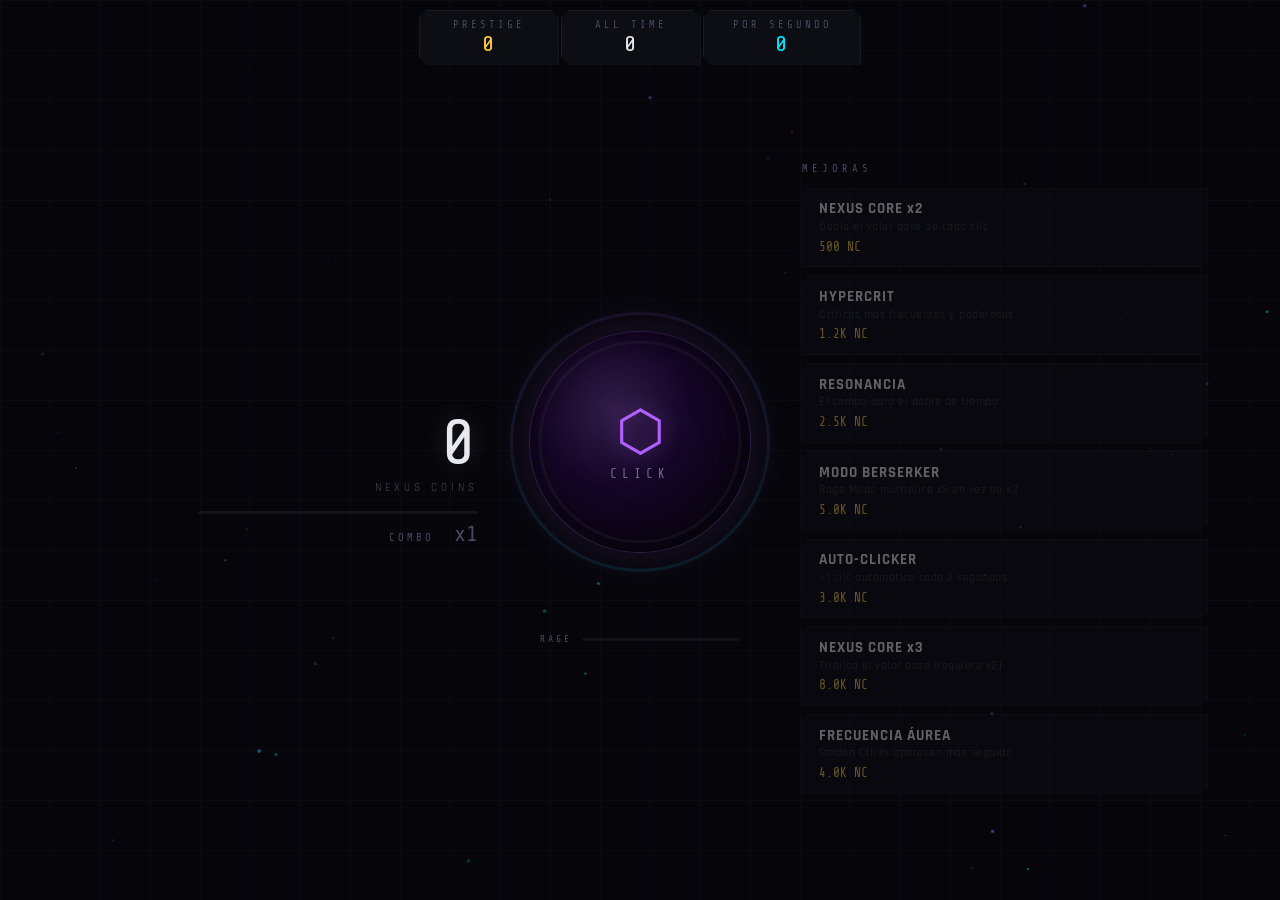
==== clicker/index.html @ 83c136c2 "primer prototipo funcional" ====
<!DOCTYPE html>
<html lang="es">
<head>
    <meta charset="UTF-8">
    <meta name="viewport" content="width=device-width, initial-scale=1.0">
    <title>NEXUS CLICKER</title>
    <link rel="preconnect" href="https://fonts.googleapis.com">
    <link href="https://fonts.googleapis.com/css2?family=Rajdhani:wght@400;600;700&family=Share+Tech+Mono&display=swap" rel="stylesheet">
    <link rel="stylesheet" href="style.css">
</head>
<body>
<div id="game-container">

    <!-- FONDO + PARTÍCULAS -->
    <canvas id="particle-canvas"></canvas>
    <div id="grid-overlay"></div>

    <!-- HUD SUPERIOR -->
    <header id="hud-top">
        <div class="hud-block" id="block-prestige">
            <span class="hud-label">PRESTIGE</span>
            <span class="hud-value" id="prestige-count">0</span>
        </div>
        <div class="hud-block" id="block-total">
            <span class="hud-label">ALL TIME</span>
            <span class="hud-value" id="total-clicks">0</span>
        </div>
        <div class="hud-block" id="block-cps">
            <span class="hud-label">POR SEGUNDO</span>
            <span class="hud-value" id="cps-display">0</span>
        </div>
    </header>

    <!-- ZONA CENTRAL -->
    <main id="main-area">

        <!-- SCORE PRINCIPAL -->
        <section id="score-section">
            <div id="score-wrapper">
                <div id="score-display">0</div>
                <div id="score-label">NEXUS COINS</div>
            </div>
            <div id="combo-wrapper">
                <div id="combo-bar-track"><div id="combo-bar-fill"></div></div>
                <div id="combo-info">
                    <span id="combo-label">COMBO</span>
                    <span id="combo-count">x1</span>
                </div>
            </div>
        </section>

        <!-- BOTÓN CLICKER -->
        <section id="clicker-section">
            <div id="click-ring-outer">
                <div id="click-ring-inner">
                    <button id="click-btn" aria-label="Clicker principal">
                        <div id="btn-core">
                            <div id="btn-icon">⬡</div>
                            <div id="btn-label">CLICK</div>
                        </div>
                        <svg id="btn-progress-svg" viewBox="0 0 220 220">
                            <circle id="btn-progress-track" cx="110" cy="110" r="100"/>
                            <circle id="btn-progress-fill" cx="110" cy="110" r="100"/>
                        </svg>
                    </button>
                </div>
            </div>
            <div id="multiplier-display"></div>
            <div id="rage-bar-wrapper">
                <div id="rage-label">RAGE</div>
                <div id="rage-bar-track"><div id="rage-bar-fill"></div></div>
            </div>
        </section>

        <!-- UPGRADES -->
        <section id="upgrades-section">
            <div id="upgrades-title">MEJORAS</div>
            <div id="upgrades-list">
                <!-- Generado por JS -->
            </div>
            <button id="prestige-btn" class="hidden">⬡ PRESTIGE ⬡</button>
        </section>
    </main>

    <!-- FLOATING NUMBERS -->
    <div id="floating-layer" aria-hidden="true"></div>

    <!-- NOTIFICACIONES -->
    <div id="toast-container" aria-live="polite"></div>

    <!-- GOLDEN CLICK (aparece random) -->
    <button id="golden-btn" class="hidden" aria-label="Golden click especial">✦</button>

    <!-- RAGE MODE OVERLAY -->
    <div id="rage-overlay" class="hidden" aria-hidden="true"></div>

</div>

<script src="js/state.js"></script>
<script src="js/autosave.js"></script>
<script src="js/particles.js"></script>
<script src="js/rage.js"></script>
<script src="js/input.js"></script>
<script src="js/auto-clicker.js"></script>
<script src="js/combo.js"></script>
<script src="js/golden-click.js"></script>

<script src="js/effects.js"></script>
<script src="js/ui.js"></script>
<script src="js/upgrade.js"></script>
<script src = "js/prestige.js"></script>
<script src="js/upgrades-ui.js"></script>
<script src="js/engine.js"></script>
<script src="js/main.js"></script>
</body>
</html>
---- clicker/style.css ----
/* =============================================
   NEXUS CLICKER — style.css
   Dark neon, CRT-adjacent, hyper-addictive UI
============================================= */

:root {
    --c-bg:       #06060a;
    --c-panel:    #0d0d14;
    --c-border:   rgba(255,255,255,0.06);
    --c-text:     #e8e8f0;
    --c-muted:    #484860;
    --c-accent:   #b060ff;
    --c-cyan:     #00e5ff;
    --c-gold:     #ffc840;
    --c-red:      #ff2055;
    --c-green:    #00ff9d;
    --c-rage:     #ff3300;
    --font-mono:  'Share Tech Mono', monospace;
    --font-ui:    'Rajdhani', sans-serif;
    --glow-acc:   0 0 20px rgba(176,96,255,0.5);
    --glow-cyan:  0 0 20px rgba(0,229,255,0.5);
    --glow-gold:  0 0 30px rgba(255,200,64,0.7);
    --glow-red:   0 0 25px rgba(255,32,85,0.6);
}

*, *::before, *::after { margin:0; padding:0; box-sizing:border-box; }

body {
    font-family: var(--font-ui);
    background: var(--c-bg);
    color: var(--c-text);
    overflow: hidden;
    height: 100vh;
    width: 100vw;
    user-select: none;
}

/* =============================================
   FONDO
============================================= */
#game-container {
    position: relative;
    width: 100vw;
    height: 100vh;
    overflow: hidden;
    display: flex;
    flex-direction: column;
}

#particle-canvas {
    position: absolute;
    inset: 0;
    z-index: 0;
    pointer-events: none;
}

#grid-overlay {
    position: absolute;
    inset: 0;
    z-index: 0;
    pointer-events: none;
    background-image:
        linear-gradient(rgba(176,96,255,0.03) 1px, transparent 1px),
        linear-gradient(90deg, rgba(176,96,255,0.03) 1px, transparent 1px);
    background-size: 50px 50px;
}

/* =============================================
   HUD SUPERIOR
============================================= */
#hud-top {
    position: relative;
    z-index: 10;
    display: flex;
    justify-content: center;
    gap: 2px;
    padding: 0.6rem 1rem 0;
}

.hud-block {
    display: flex;
    flex-direction: column;
    align-items: center;
    padding: 0.5rem 1.8rem;
    border: 1px solid var(--c-border);
    background: var(--c-panel);
    min-width: 140px;
    position: relative;
    clip-path: polygon(8px 0%, calc(100% - 8px) 0%, 100% 8px, 100% 100%, calc(100% - 8px) 100%, 8px 100%, 0% calc(100% - 8px), 0% 8px);
}

.hud-label {
    font-size: 0.65rem;
    letter-spacing: 3px;
    color: var(--c-muted);
    font-family: var(--font-mono);
    text-transform: uppercase;
}

.hud-value {
    font-family: var(--font-mono);
    font-size: 1.4rem;
    color: var(--c-text);
    letter-spacing: 2px;
    transition: color 0.2s;
}

#block-prestige .hud-value { color: var(--c-gold); }
#block-cps .hud-value { color: var(--c-cyan); }

/* =============================================
   MAIN LAYOUT
============================================= */
#main-area {
    position: relative;
    z-index: 5;
    flex: 1;
    display: grid;
    grid-template-columns: 1fr auto 1fr;
    align-items: center;
    gap: 2rem;
    padding: 1rem 2rem 1.5rem;
    max-width: 1200px;
    margin: 0 auto;
    width: 100%;
}

/* =============================================
   SCORE
============================================= */
#score-section {
    display: flex;
    flex-direction: column;
    align-items: flex-end;
    gap: 1rem;
}

#score-wrapper { text-align: right; }

#score-display {
    font-family: var(--font-mono);
    font-size: clamp(2.5rem, 5vw, 4rem);
    font-weight: 400;
    color: var(--c-text);
    text-shadow: 0 0 30px rgba(255,255,255,0.15);
    transition: transform 0.1s, color 0.2s;
    line-height: 1;
    letter-spacing: 2px;
}

#score-display.bump {
    transform: scale(1.04);
    color: #fff;
}

#score-label {
    font-size: 0.7rem;
    letter-spacing: 4px;
    color: var(--c-muted);
    margin-top: 0.4rem;
}

#combo-wrapper {
    width: 280px;
    text-align: right;
}

#combo-bar-track {
    height: 3px;
    background: rgba(255,255,255,0.06);
    border-radius: 2px;
    overflow: hidden;
    margin-bottom: 0.4rem;
}

#combo-bar-fill {
    height: 100%;
    width: 0%;
    background: linear-gradient(90deg, var(--c-accent), var(--c-cyan));
    border-radius: 2px;
    transition: width 0.1s linear;
}

#combo-info {
    display: flex;
    justify-content: flex-end;
    align-items: baseline;
    gap: 0.5rem;
}

#combo-label {
    font-size: 0.65rem;
    letter-spacing: 3px;
    color: var(--c-muted);
    font-family: var(--font-mono);
}

#combo-count {
    font-family: var(--font-mono);
    font-size: 1.4rem;
    color: var(--c-accent);
    text-shadow: var(--glow-acc);
    transition: color 0.2s, text-shadow 0.2s;
    min-width: 3ch;
}

/* =============================================
   CLICKER BUTTON
============================================= */
#clicker-section {
    display: flex;
    flex-direction: column;
    align-items: center;
    gap: 1.2rem;
}

#click-ring-outer {
    width: 260px;
    height: 260px;
    border-radius: 50%;
    background: conic-gradient(from 0deg, rgba(176,96,255,0.1), rgba(0,229,255,0.1), rgba(176,96,255,0.1));
    padding: 3px;
    animation: ring-spin 8s linear infinite;
    flex-shrink: 0;
}

@keyframes ring-spin {
    from { transform: rotate(0deg); }
    to   { transform: rotate(360deg); }
}

#click-ring-inner {
    width: 100%;
    height: 100%;
    border-radius: 50%;
    background: var(--c-bg);
    display: flex;
    align-items: center;
    justify-content: center;
    animation: ring-spin 8s linear infinite reverse;
}

#click-btn {
    position: relative;
    width: 220px;
    height: 220px;
    border-radius: 50%;
    border: none;
    background: radial-gradient(circle at 38% 35%,
        rgba(176,96,255,0.25) 0%,
        rgba(100,0,200,0.15) 40%,
        rgba(0,0,0,0.6) 100%);
    cursor: pointer;
    outline: none;
    overflow: hidden;
    transition: transform 0.08s;
    box-shadow:
        0 0 0 1px rgba(176,96,255,0.2),
        inset 0 0 40px rgba(0,0,0,0.5),
        0 0 50px rgba(176,96,255,0.15);
}

#click-btn:active {
    transform: scale(0.91) !important;
    box-shadow:
        0 0 0 1px rgba(176,96,255,0.4),
        inset 0 0 60px rgba(176,96,255,0.2),
        0 0 80px rgba(176,96,255,0.3);
}

#btn-core {
    position: absolute;
    inset: 0;
    display: flex;
    flex-direction: column;
    align-items: center;
    justify-content: center;
    gap: 0.5rem;
    z-index: 2;
    pointer-events: none;
}

#btn-icon {
    font-size: 3.5rem;
    color: var(--c-accent);
    text-shadow: var(--glow-acc);
    animation: icon-pulse 2s ease-in-out infinite;
    line-height: 1;
}

@keyframes icon-pulse {
    0%, 100% { opacity: 0.8; transform: scale(1); }
    50%       { opacity: 1;   transform: scale(1.08); text-shadow: 0 0 40px rgba(176,96,255,0.9); }
}

#btn-label {
    font-size: 0.8rem;
    letter-spacing: 5px;
    color: rgba(255,255,255,0.4);
    font-family: var(--font-mono);
}

/* SVG progress ring */
#btn-progress-svg {
    position: absolute;
    inset: 0;
    width: 100%;
    height: 100%;
    transform: rotate(-90deg);
    pointer-events: none;
    z-index: 1;
}

#btn-progress-track {
    fill: none;
    stroke: rgba(255,255,255,0.04);
    stroke-width: 3;
}

#btn-progress-fill {
    fill: none;
    stroke: var(--c-accent);
    stroke-width: 3;
    stroke-linecap: round;
    stroke-dasharray: 628;
    stroke-dashoffset: 628;
    transition: stroke-dashoffset 0.3s ease-out;
    filter: drop-shadow(0 0 4px var(--c-accent));
}

/* Idle animation */
#click-btn.idle-bounce {
    animation: idle-bounce 3s ease-in-out infinite;
}

@keyframes idle-bounce {
    0%, 100% { transform: translateY(0px); }
    50%       { transform: translateY(-6px); }
}

/* Estados especiales */
#click-btn.rage-mode {
    box-shadow:
        0 0 0 2px rgba(255,32,85,0.5),
        0 0 60px rgba(255,51,0,0.4),
        inset 0 0 50px rgba(255,0,0,0.1);
    animation: rage-pulse 0.3s ease-in-out infinite;
}

@keyframes rage-pulse {
    0%, 100% { box-shadow: 0 0 0 2px rgba(255,32,85,0.5), 0 0 40px rgba(255,51,0,0.3); }
    50%       { box-shadow: 0 0 0 3px rgba(255,32,85,0.8), 0 0 80px rgba(255,51,0,0.6); }
}

/* RAGE OVERLAY */
#rage-overlay {
    position: fixed;
    inset: 0;
    z-index: 4;
    pointer-events: none;
    background: radial-gradient(ellipse at center, transparent 40%, rgba(255,32,85,0.12) 100%);
    animation: rage-vein 1s ease-in-out infinite;
}

@keyframes rage-vein {
    0%, 100% { opacity: 0.6; }
    50%       { opacity: 1; }
}

#rage-overlay.hidden { display: none; }

/* MULTIPLIER */
#multiplier-display {
    font-family: var(--font-mono);
    font-size: 1.2rem;
    color: var(--c-gold);
    text-shadow: var(--glow-gold);
    letter-spacing: 3px;
    min-height: 1.5rem;
    text-align: center;
    transition: opacity 0.3s;
}

/* RAGE BAR */
#rage-bar-wrapper {
    display: flex;
    align-items: center;
    gap: 0.6rem;
    width: 200px;
}

#rage-label {
    font-size: 0.6rem;
    letter-spacing: 3px;
    color: var(--c-muted);
    font-family: var(--font-mono);
    flex-shrink: 0;
}

#rage-bar-track {
    flex: 1;
    height: 3px;
    background: rgba(255,255,255,0.05);
    border-radius: 2px;
    overflow: hidden;
}

#rage-bar-fill {
    height: 100%;
    width: 0%;
    background: linear-gradient(90deg, #ff6600, #ff0055);
    border-radius: 2px;
    transition: width 0.1s;
}

/* =============================================
   UPGRADES
============================================= */
#upgrades-section {
    display: flex;
    flex-direction: column;
    gap: 0.6rem;
}

#upgrades-title {
    font-size: 0.65rem;
    letter-spacing: 4px;
    color: var(--c-muted);
    font-family: var(--font-mono);
    margin-bottom: 0.2rem;
}

#upgrades-list {
    display: flex;
    flex-direction: column;
    gap: 0.5rem;
}

.upgrade-card {
    background: var(--c-panel);
    border: 1px solid var(--c-border);
    padding: 0.8rem 1rem;
    cursor: pointer;
    position: relative;
    overflow: hidden;
    transition: border-color 0.2s, transform 0.1s;
    clip-path: polygon(6px 0%, 100% 0%, 100% calc(100% - 6px), calc(100% - 6px) 100%, 0% 100%, 0% 6px);
}

.upgrade-card:hover:not(.locked) {
    border-color: rgba(176,96,255,0.35);
    transform: translateX(3px);
}

.upgrade-card:active:not(.locked) {
    transform: translateX(3px) scale(0.98);
}

.upgrade-card.locked {
    cursor: not-allowed;
    opacity: 0.4;
}

.upgrade-card.owned {
    border-color: rgba(0,229,255,0.2);
    cursor: default;
}

.upgrade-card.owned::before {
    content: '';
    position: absolute;
    left: 0; top: 0; bottom: 0;
    width: 2px;
    background: var(--c-cyan);
    box-shadow: var(--glow-cyan);
}

.upgrade-shine {
    position: absolute;
    inset: 0;
    background: linear-gradient(90deg, transparent 0%, rgba(176,96,255,0.06) 50%, transparent 100%);
    transform: translateX(-100%);
    transition: none;
}

.upgrade-card:hover:not(.locked) .upgrade-shine {
    transform: translateX(100%);
    transition: transform 0.4s ease;
}

.upgrade-name {
    font-size: 0.95rem;
    font-weight: 700;
    letter-spacing: 1px;
    color: var(--c-text);
    line-height: 1;
    margin-bottom: 0.2rem;
}

.upgrade-desc {
    font-size: 0.72rem;
    color: var(--c-muted);
    letter-spacing: 0.5px;
    line-height: 1.3;
}

.upgrade-cost {
    font-family: var(--font-mono);
    font-size: 0.8rem;
    color: var(--c-gold);
    margin-top: 0.3rem;
}

.upgrade-card.owned .upgrade-cost {
    color: var(--c-cyan);
}

.upgrade-progress {
    position: absolute;
    bottom: 0; left: 0;
    height: 2px;
    background: rgba(176,96,255,0.4);
    transition: width 0.3s ease-out;
}

/* PRESTIGE BTN */
#prestige-btn {
    margin-top: 0.5rem;
    padding: 1rem 1.5rem;
    background: transparent;
    border: 1px solid rgba(255,200,64,0.4);
    color: var(--c-gold);
    font-family: var(--font-ui);
    font-size: 1rem;
    font-weight: 700;
    letter-spacing: 4px;
    cursor: pointer;
    text-transform: uppercase;
    transition: all 0.3s;
    text-shadow: var(--glow-gold);
    animation: prestige-glow 2s ease-in-out infinite;
}

#prestige-btn:hover {
    background: rgba(255,200,64,0.08);
    border-color: var(--c-gold);
    box-shadow: 0 0 30px rgba(255,200,64,0.2);
}

@keyframes prestige-glow {
    0%, 100% { box-shadow: 0 0 10px rgba(255,200,64,0.1); }
    50%       { box-shadow: 0 0 25px rgba(255,200,64,0.3); }
}

.hidden { display: none !important; }

/* =============================================
   FLOATING NUMBERS
============================================= */
#floating-layer {
    position: fixed;
    inset: 0;
    pointer-events: none;
    z-index: 50;
    overflow: hidden;
}

.float-num {
    position: absolute;
    font-family: var(--font-mono);
    font-size: 1.5rem;
    font-weight: 400;
    color: var(--c-cyan);
    text-shadow: var(--glow-cyan);
    pointer-events: none;
    white-space: nowrap;
    animation: float-up 1s forwards ease-out;
}

.float-num.crit {
    font-size: 2.6rem;
    color: var(--c-gold);
    text-shadow: var(--glow-gold);
}

.float-num.combo-bonus {
    font-size: 2rem;
    color: var(--c-accent);
    text-shadow: var(--glow-acc);
}

.float-num.rage-hit {
    font-size: 3rem;
    color: var(--c-red);
    text-shadow: var(--glow-red);
}

.float-num.golden {
    font-size: 3.5rem;
    color: var(--c-gold);
    text-shadow: 0 0 40px rgba(255,200,64,0.9), 0 0 80px rgba(255,200,64,0.5);
}

@keyframes float-up {
    0%   { opacity: 1;   transform: translateY(0)     scale(1); }
    20%  { opacity: 1;   transform: translateY(-20px) scale(1.1); }
    100% { opacity: 0;   transform: translateY(-120px) scale(0.8); }
}

/* =============================================
   TOAST / NOTIFICACIONES
============================================= */
#toast-container {
    position: fixed;
    bottom: 2rem;
    left: 50%;
    transform: translateX(-50%);
    z-index: 60;
    display: flex;
    flex-direction: column;
    gap: 0.5rem;
    align-items: center;
    pointer-events: none;
}

.toast {
    background: var(--c-panel);
    border: 1px solid rgba(176,96,255,0.25);
    padding: 0.6rem 1.5rem;
    font-family: var(--font-mono);
    font-size: 0.85rem;
    letter-spacing: 2px;
    color: var(--c-text);
    clip-path: polygon(8px 0%, calc(100% - 8px) 0%, 100% 8px, 100% 100%, calc(100% - 8px) 100%, 8px 100%, 0% calc(100% - 8px), 0% 8px);
    animation: toast-in 0.3s ease-out, toast-out 0.4s 2.6s forwards ease-in;
    text-align: center;
}

.toast.gold {
    border-color: rgba(255,200,64,0.5);
    color: var(--c-gold);
    text-shadow: var(--glow-gold);
}

.toast.danger {
    border-color: rgba(255,32,85,0.5);
    color: var(--c-red);
}

@keyframes toast-in {
    from { opacity: 0; transform: translateY(10px) scale(0.95); }
    to   { opacity: 1; transform: translateY(0) scale(1); }
}

@keyframes toast-out {
    from { opacity: 1; }
    to   { opacity: 0; transform: translateY(-10px); }
}

/* =============================================
   GOLDEN CLICK BUTTON
============================================= */
#golden-btn {
    position: fixed;
    z-index: 70;
    width: 60px;
    height: 60px;
    border-radius: 50%;
    border: 2px solid rgba(255,200,64,0.6);
    background: radial-gradient(circle, rgba(255,200,64,0.2), transparent);
    color: var(--c-gold);
    font-size: 1.6rem;
    cursor: pointer;
    animation: golden-spin 4s linear infinite, golden-appear 0.5s ease-out;
    box-shadow: 0 0 30px rgba(255,200,64,0.5), 0 0 60px rgba(255,200,64,0.2);
    transition: transform 0.1s;
}

#golden-btn:hover { transform: scale(1.15); }
#golden-btn:active { transform: scale(0.9); }

@keyframes golden-spin {
    from { box-shadow: 0 0 30px rgba(255,200,64,0.5); }
    50%  { box-shadow: 0 0 60px rgba(255,200,64,0.9), 0 0 100px rgba(255,200,64,0.3); }
    to   { box-shadow: 0 0 30px rgba(255,200,64,0.5); }
}

@keyframes golden-appear {
    from { opacity: 0; transform: scale(0) rotate(-180deg); }
    to   { opacity: 1; transform: scale(1) rotate(0deg); }
}

/* =============================================
   SHAKE & EFFECTS
============================================= */
@keyframes screen-shake {
    0%   { transform: translate(0,0) rotate(0deg); }
    15%  { transform: translate(-3px, 2px) rotate(-0.5deg); }
    30%  { transform: translate(3px, -2px) rotate(0.5deg); }
    45%  { transform: translate(-2px, 3px) rotate(-0.3deg); }
    60%  { transform: translate(2px, -3px) rotate(0.3deg); }
    75%  { transform: translate(-1px, 1px) rotate(-0.2deg); }
    90%  { transform: translate(1px, -1px) rotate(0.2deg); }
    100% { transform: translate(0,0) rotate(0deg); }
}

.screen-shake {
    animation: screen-shake 0.35s ease-in-out;
}

/* Flash blanco en critical */
#game-container::after {
    content: '';
    position: fixed;
    inset: 0;
    background: white;
    opacity: 0;
    pointer-events: none;
    z-index: 3;
    transition: opacity 0.05s;
}

#game-container.flash-white::after {
    opacity: 0.07;
}

/* =============================================
   RESPONSIVE (mínimo viable)
============================================= */
@media (max-width: 900px) {
    #main-area {
        grid-template-columns: 1fr;
        grid-template-rows: auto auto auto;
        padding: 0.5rem 1rem;
        gap: 0.8rem;
    }
    #score-section { align-items: center; }
    #score-wrapper { text-align: center; }
    #combo-wrapper { text-align: center; }
    #combo-info { justify-content: center; }
    #upgrades-section { align-items: center; }
    #upgrades-list { width: 100%; max-width: 400px; }
    #click-ring-outer { width: 200px; height: 200px; }
    #click-btn { width: 170px; height: 170px; }
    #btn-icon { font-size: 2.8rem; }
    .hud-block { min-width: 100px; padding: 0.4rem 0.8rem; }
    .hud-value { font-size: 1.1rem; }
}
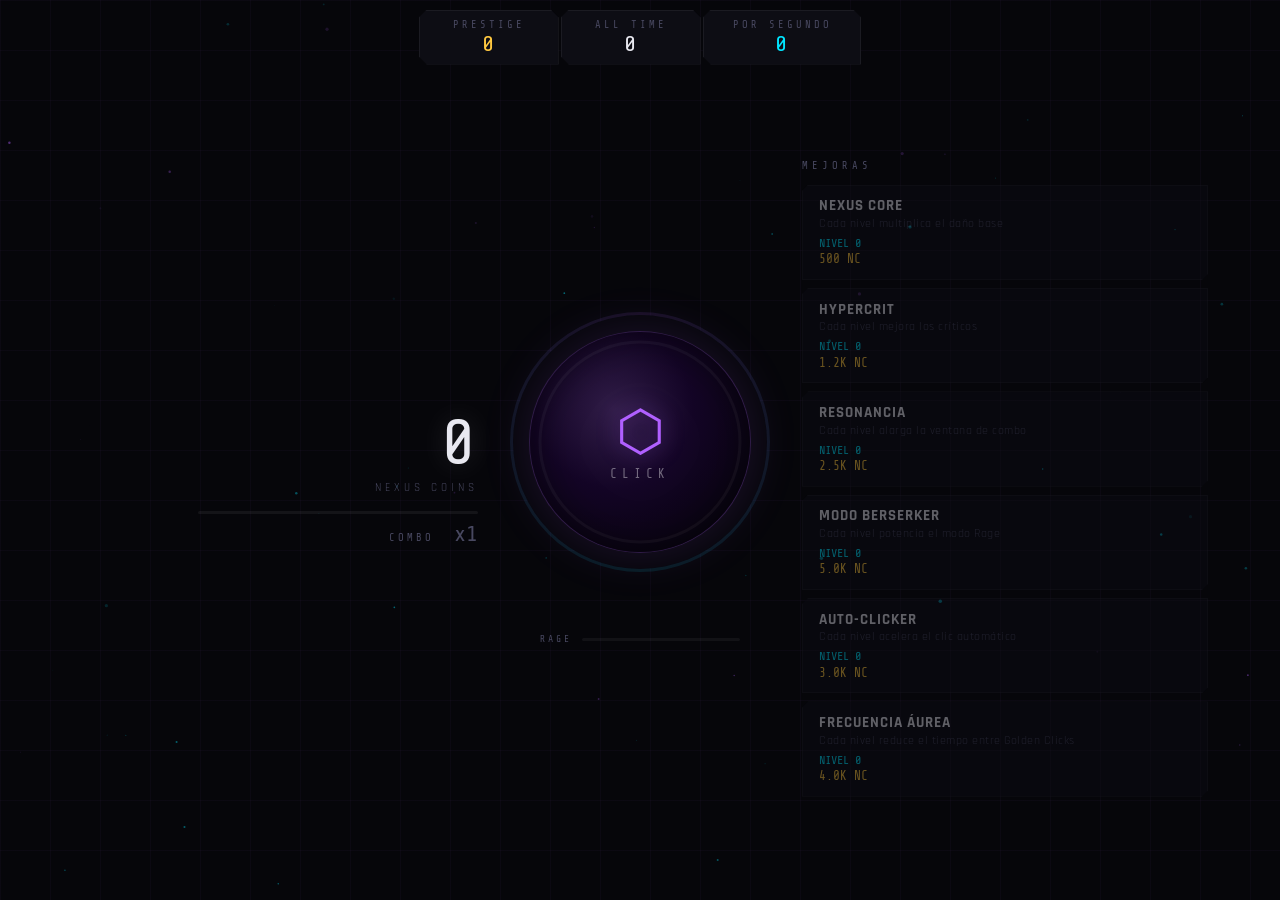
==== commit e75997df: "feat: add strong visual changes as game progresses" ====
--- a/clicker/index.html
+++ b/clicker/index.html
@@ -106,6 +106,7 @@
 <script src="js/golden-click.js"></script>
 
 <script src="js/effects.js"></script>
+<script src="js/psychedelia.js"></script>
 <script src="js/ui.js"></script>
 <script src="js/upgrade.js"></script>
 <script src = "js/prestige.js"></script>
--- a/clicker/style.css
+++ b/clicker/style.css
@@ -504,11 +504,18 @@
     line-height: 1.3;
 }
 
+.upgrade-level {
+    font-family: var(--font-mono);
+    font-size: 0.75rem;
+    color: var(--c-cyan);
+    margin-top: 0.25rem;
+}
+
 .upgrade-cost {
     font-family: var(--font-mono);
     font-size: 0.8rem;
     color: var(--c-gold);
-    margin-top: 0.3rem;
+    margin-top: 0.15rem;
 }
 
 .upgrade-card.owned .upgrade-cost {
@@ -745,4 +752,57 @@
     #btn-icon { font-size: 2.8rem; }
     .hud-block { min-width: 100px; padding: 0.4rem 0.8rem; }
     .hud-value { font-size: 1.1rem; }
+}
+
+/* ============================
+   PSYCHEDELIA OVERLAYS
+   ============================ */
+.psych-overlay {
+    position: fixed;
+    inset: 0;
+    pointer-events: none;
+    z-index: 9997;
+}
+
+#psych-scanlines {
+    background: repeating-linear-gradient(
+        0deg,
+        transparent 0px,
+        transparent 3px,
+        rgba(0, 0, 0, 0.25) 3px,
+        rgba(0, 0, 0, 0.25) 6px
+    );
+    background-size: 100% 6px;
+    opacity: 0;
+    transition: opacity 0.8s ease;
+}
+
+#psych-vignette {
+    background: radial-gradient(
+        ellipse at center,
+        transparent 40%,
+        rgba(0, 0, 0, 0.8) 100%
+    );
+    opacity: 0;
+    transition: opacity 0.8s ease;
+}
+
+#psych-noise {
+    width: 100%;
+    height: 100%;
+    image-rendering: pixelated;
+    opacity: 0;
+    transition: opacity 0.5s ease;
+    display: none;
+    mix-blend-mode: overlay;
+}
+
+#psych-lsd {
+    width: 100%;
+    height: 100%;
+    image-rendering: auto;
+    opacity: 0;
+    transition: opacity 0.8s ease;
+    display: none;
+    mix-blend-mode: overlay;
 }
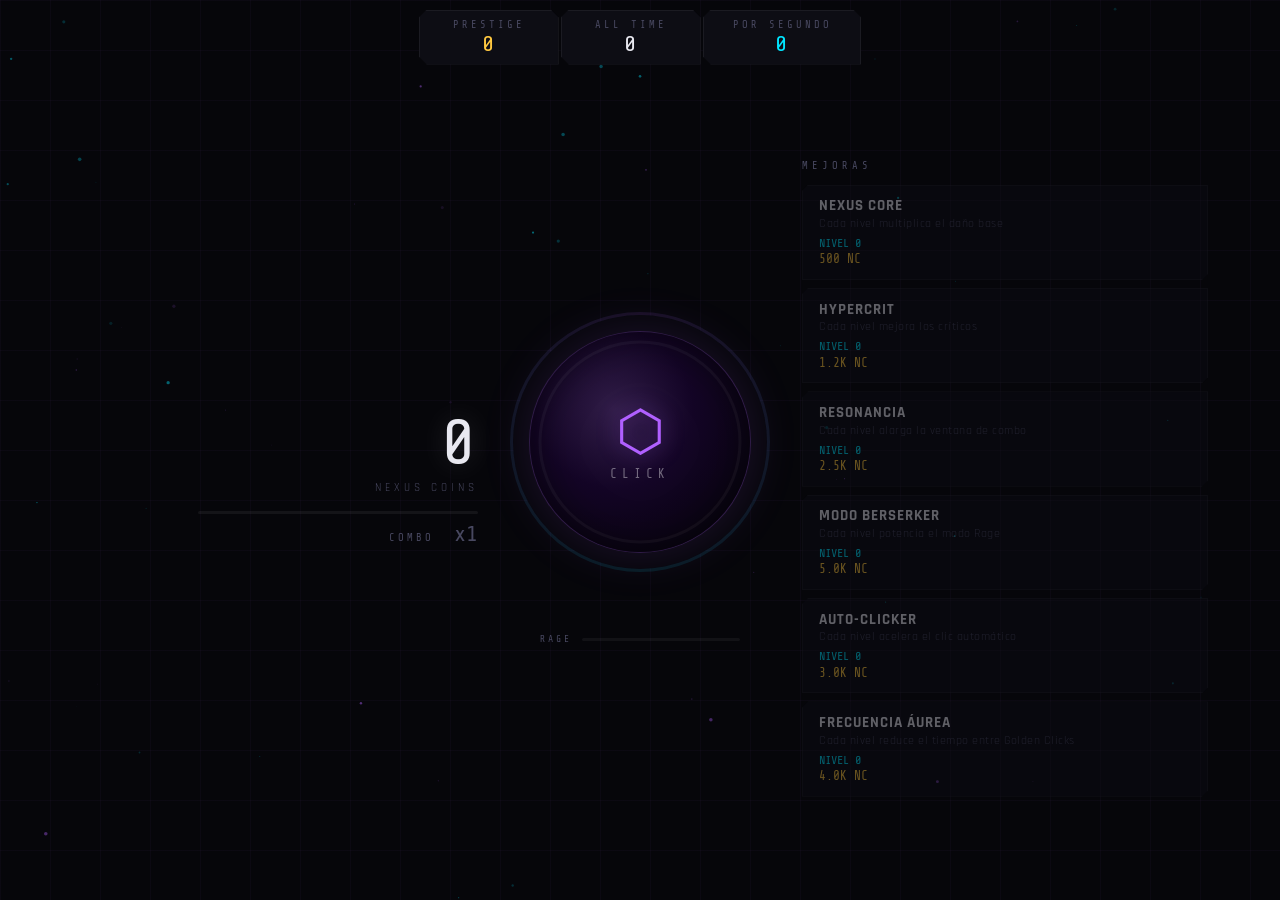
==== commit 9f78917b: "feat: add more effects" ====
--- a/clicker/index.html
+++ b/clicker/index.html
@@ -111,6 +111,7 @@
 <script src="js/upgrade.js"></script>
 <script src = "js/prestige.js"></script>
 <script src="js/upgrades-ui.js"></script>
+<script src="js/game-over.js"></script>
 <script src="js/engine.js"></script>
 <script src="js/main.js"></script>
 </body>
--- a/clicker/style.css
+++ b/clicker/style.css
@@ -805,4 +805,311 @@
     transition: opacity 0.8s ease;
     display: none;
     mix-blend-mode: overlay;
+}
+
+#psych-static {
+    width: 100%;
+    height: 100%;
+    image-rendering: pixelated;
+    opacity: 1;
+    display: none;
+    z-index: 9998;
+    pointer-events: none;
+    position: fixed;
+    inset: 0;
+}
+
+/* ─── POLYBIUS TEXT ─── */
+
+.psych-polybius {
+    position: fixed;
+    inset: 0;
+    z-index: 10000;
+    pointer-events: none;
+    display: flex;
+    align-items: center;
+    justify-content: center;
+    font-family: var(--font-mono);
+    font-size: clamp(2rem, 8vw, 6rem);
+    font-weight: 700;
+    color: #fff;
+    text-shadow:
+        0 0 40px rgba(176, 96, 255, 0.9),
+        0 0 80px rgba(176, 96, 255, 0.6),
+        0 0 120px rgba(176, 96, 255, 0.3),
+        -2px -2px 0 #ff2055,
+         2px -2px 0 #00f0ff,
+        -2px  2px 0 #00f0ff,
+         2px  2px 0 #ff2055;
+    letter-spacing: 8px;
+    animation: polybiusIn 0.3s ease-out forwards;
+}
+
+.psych-polybius-out {
+    animation: polybiusOut 1.8s ease-in forwards;
+}
+
+@keyframes polybiusIn {
+    0%   { opacity: 0; transform: scale(0.3) rotate(-5deg); filter: blur(8px); }
+    100% { opacity: 1; transform: scale(1) rotate(0deg); filter: blur(0); }
+}
+
+@keyframes polybiusOut {
+    0%   { opacity: 1; transform: scale(1) rotate(0deg); filter: blur(0); }
+    60%  { opacity: 1; transform: scale(1.05); filter: blur(0); }
+    100% { opacity: 0; transform: scale(1.5) rotate(3deg); filter: blur(12px); }
+}
+
+/* ─── GAME OVER ─── */
+
+#gameover-overlay {
+    position: fixed;
+    inset: 0;
+    z-index: 20000;
+    background: rgba(0, 0, 0, 0.92);
+    display: flex;
+    align-items: center;
+    justify-content: center;
+    animation: govFadeIn 0.4s ease-out;
+}
+
+@keyframes govFadeIn {
+    0%   { opacity: 0; }
+    100% { opacity: 1; }
+}
+
+#gameover-box {
+    max-width: 520px;
+    width: 90%;
+    padding: 2rem;
+    text-align: center;
+}
+
+#gameover-title {
+    font-family: var(--font-mono);
+    font-size: clamp(2.5rem, 8vw, 5rem);
+    font-weight: 700;
+    color: #ff2055;
+    text-shadow: 0 0 40px rgba(255, 32, 85, 0.6), 0 0 80px rgba(255, 32, 85, 0.3);
+    letter-spacing: 6px;
+    margin-bottom: 0.5rem;
+}
+
+#gameover-sub {
+    font-size: 0.85rem;
+    color: var(--c-muted);
+    letter-spacing: 2px;
+    margin-bottom: 1.5rem;
+}
+
+#gameover-stats {
+    display: flex;
+    flex-wrap: wrap;
+    gap: 0.8rem;
+    justify-content: center;
+    margin-bottom: 1.5rem;
+}
+
+.gov-stat {
+    background: rgba(255, 255, 255, 0.04);
+    border: 1px solid rgba(255, 255, 255, 0.06);
+    border-radius: 8px;
+    padding: 0.6rem 1rem;
+    min-width: 100px;
+    flex: 1;
+}
+
+.gov-lbl {
+    display: block;
+    font-size: 0.6rem;
+    color: var(--c-muted);
+    letter-spacing: 1px;
+    margin-bottom: 0.2rem;
+}
+
+.gov-val {
+    display: block;
+    font-family: var(--font-mono);
+    font-size: 1rem;
+    color: var(--c-gold);
+}
+
+#gameover-actions {
+    display: flex;
+    flex-direction: column;
+    gap: 0.6rem;
+    align-items: center;
+}
+
+.gov-btn {
+    font-family: var(--font-mono);
+    font-weight: 700;
+    letter-spacing: 2px;
+    border: none;
+    border-radius: 6px;
+    padding: 0.8rem 1.5rem;
+    cursor: pointer;
+    font-size: 0.9rem;
+    width: 100%;
+    max-width: 320px;
+    transition: transform 0.15s, box-shadow 0.15s;
+}
+
+.gov-btn:hover {
+    transform: scale(1.03);
+}
+
+.gov-btn-pay {
+    background: linear-gradient(135deg, #b060ff, #ff2055);
+    color: #fff;
+    box-shadow: 0 0 20px rgba(176, 96, 255, 0.4);
+}
+
+.gov-btn-pay:hover {
+    box-shadow: 0 0 40px rgba(176, 96, 255, 0.6);
+}
+
+.gov-btn-quit {
+    background: rgba(255, 255, 255, 0.06);
+    color: var(--c-muted);
+    border: 1px solid rgba(255, 255, 255, 0.1);
+}
+
+.gov-btn-quit:hover {
+    color: #fff;
+    border-color: rgba(255, 255, 255, 0.3);
+}
+
+.gov-no-revive {
+    font-size: 0.8rem;
+    color: #ff2055;
+    letter-spacing: 1px;
+    padding: 0.5rem;
+}
+
+/* ─── PAGO FALSO ─── */
+
+#gameover-pay-sim {
+    padding: 2rem 1rem;
+}
+
+#gov-card {
+    font-size: 4rem;
+    margin-bottom: 1rem;
+    animation: cardPulse 0.6s ease-in-out infinite alternate;
+}
+
+@keyframes cardPulse {
+    0%   { transform: scale(1); }
+    100% { transform: scale(1.08); }
+}
+
+#gov-pay-status {
+    font-size: 0.9rem;
+    color: var(--c-cyan);
+    letter-spacing: 2px;
+    margin-bottom: 1rem;
+}
+
+#gov-pay-track {
+    width: 100%;
+    height: 6px;
+    background: rgba(255, 255, 255, 0.1);
+    border-radius: 3px;
+    overflow: hidden;
+}
+
+#gov-pay-fill {
+    width: 0%;
+    height: 100%;
+    background: linear-gradient(90deg, #b060ff, #ff2055);
+    border-radius: 3px;
+    transition: width 0.15s;
+}
+
+/* ─── "MIRA LO QUE TE PERDERÁS" ─── */
+
+#gov-miss-title {
+    font-size: clamp(1.1rem, 4vw, 1.6rem);
+    font-weight: 700;
+    color: var(--c-gold);
+    letter-spacing: 2px;
+    margin-bottom: 1.2rem;
+    animation: govBlink 0.8s ease-in-out infinite alternate;
+}
+
+@keyframes govBlink {
+    0%   { opacity: 0.6; }
+    100% { opacity: 1; }
+}
+
+#gov-miss-items {
+    display: flex;
+    flex-direction: column;
+    gap: 0.6rem;
+    margin-bottom: 1.2rem;
+}
+
+.gov-miss-item {
+    font-family: var(--font-mono);
+    font-size: 0.85rem;
+    color: var(--c-text);
+    padding: 0.5rem;
+    background: rgba(255, 255, 255, 0.03);
+    border: 1px solid rgba(255, 255, 255, 0.06);
+    border-radius: 6px;
+    animation: govSlideIn 0.3s ease-out backwards;
+}
+
+.gov-miss-item:nth-child(1) { animation-delay: 0.1s; }
+.gov-miss-item:nth-child(2) { animation-delay: 0.3s; }
+.gov-miss-item:nth-child(3) { animation-delay: 0.5s; }
+.gov-miss-item:nth-child(4) { animation-delay: 0.7s; }
+.gov-miss-item:nth-child(5) { animation-delay: 0.9s; }
+
+@keyframes govSlideIn {
+    0%   { opacity: 0; transform: translateX(-30px); }
+    100% { opacity: 1; transform: translateX(0); }
+}
+
+#gov-miss-pulse {
+    font-size: 0.85rem;
+    color: #ff2055;
+    letter-spacing: 1px;
+    margin-bottom: 1rem;
+    animation: govBlink 0.5s ease-in-out infinite alternate;
+}
+
+/* ─── REINICIANDO ─── */
+
+#gov-reset-title {
+    font-family: var(--font-mono);
+    font-size: clamp(1.5rem, 5vw, 2.5rem);
+    color: #ff2055;
+    letter-spacing: 4px;
+    margin-bottom: 1rem;
+}
+
+#gov-reset-track {
+    width: 100%;
+    height: 8px;
+    background: rgba(255, 255, 255, 0.08);
+    border-radius: 4px;
+    overflow: hidden;
+    margin-bottom: 0.8rem;
+}
+
+#gov-reset-fill {
+    width: 0%;
+    height: 100%;
+    background: linear-gradient(90deg, #ff2055, #b060ff);
+    border-radius: 4px;
+    transition: width 0.15s;
+}
+
+#gov-reset-text {
+    font-size: 0.75rem;
+    color: var(--c-muted);
+    letter-spacing: 1px;
+    font-family: var(--font-mono);
 }
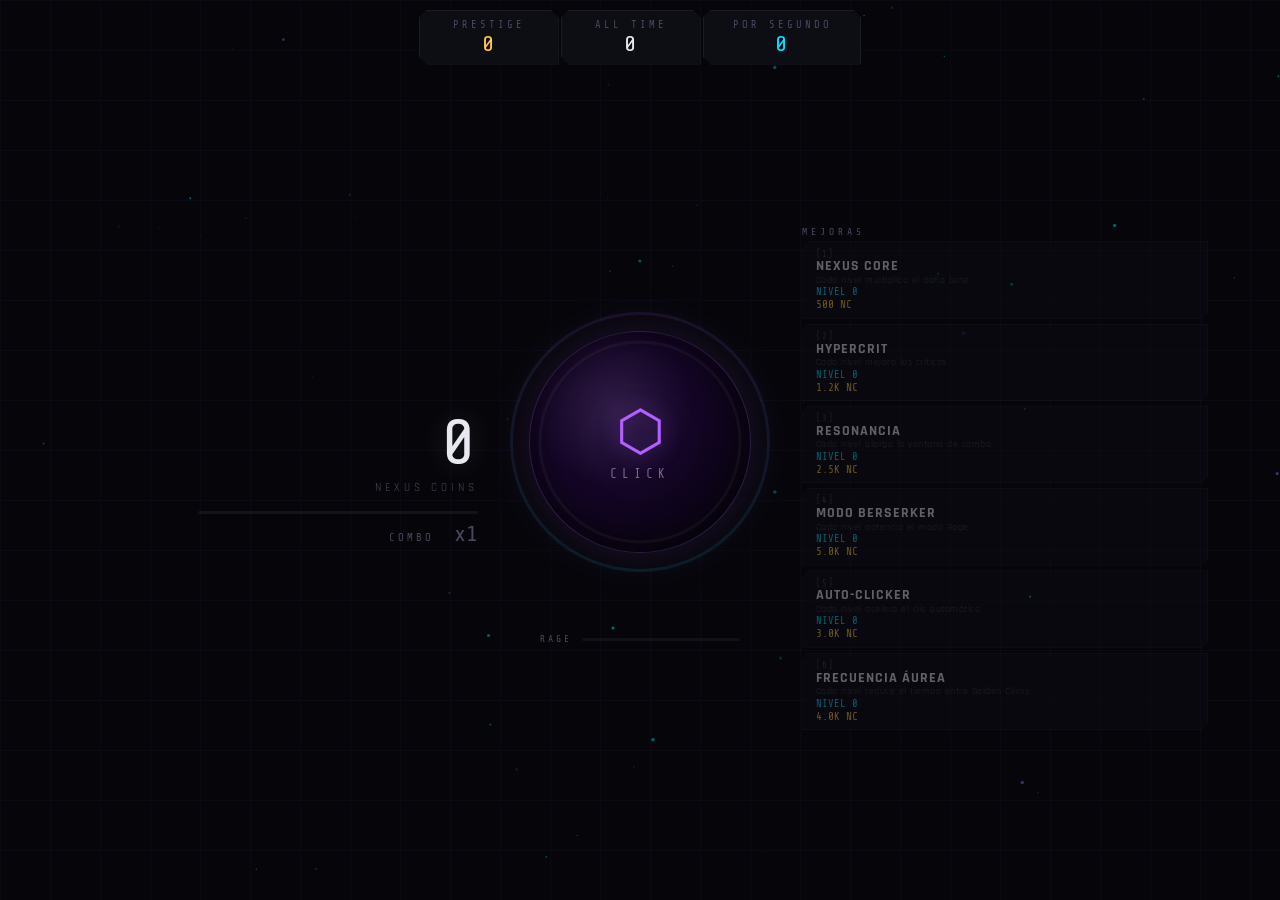
==== commit aa44b955: "feat: fix upgrade feature" ====
--- a/clicker/index.html
+++ b/clicker/index.html
@@ -78,9 +78,14 @@
             <div id="upgrades-list">
                 <!-- Generado por JS -->
             </div>
-            <button id="prestige-btn" class="hidden">⬡ PRESTIGE ⬡</button>
         </section>
     </main>
+
+    <!-- PRESTIGE -->
+    <div id="prestige-section" class="hidden">
+        <button id="prestige-btn">⬡ PRESTIGE ⬡</button>
+        <span id="prestige-hint"></span>
+    </div>
 
     <!-- FLOATING NUMBERS -->
     <div id="floating-layer" aria-hidden="true"></div>
--- a/clicker/style.css
+++ b/clicker/style.css
@@ -419,27 +419,26 @@
 #upgrades-section {
     display: flex;
     flex-direction: column;
-    gap: 0.6rem;
+    gap: 0.3rem;
 }
 
 #upgrades-title {
-    font-size: 0.65rem;
+    font-size: 0.6rem;
     letter-spacing: 4px;
     color: var(--c-muted);
     font-family: var(--font-mono);
-    margin-bottom: 0.2rem;
 }
 
 #upgrades-list {
     display: flex;
     flex-direction: column;
-    gap: 0.5rem;
+    gap: 0.3rem;
 }
 
 .upgrade-card {
     background: var(--c-panel);
     border: 1px solid var(--c-border);
-    padding: 0.8rem 1rem;
+    padding: 0.4rem 0.8rem;
     cursor: pointer;
     position: relative;
     overflow: hidden;
@@ -488,34 +487,39 @@
     transition: transform 0.4s ease;
 }
 
+.upgrade-key {
+    font-family: var(--font-mono);
+    font-size: 0.55rem;
+    color: var(--c-muted);
+    letter-spacing: 1px;
+    margin-bottom: 0.1rem;
+}
+
 .upgrade-name {
-    font-size: 0.95rem;
+    font-size: 0.85rem;
     font-weight: 700;
     letter-spacing: 1px;
     color: var(--c-text);
     line-height: 1;
-    margin-bottom: 0.2rem;
 }
 
 .upgrade-desc {
-    font-size: 0.72rem;
+    font-size: 0.65rem;
     color: var(--c-muted);
     letter-spacing: 0.5px;
-    line-height: 1.3;
+    line-height: 1.2;
 }
 
 .upgrade-level {
     font-family: var(--font-mono);
-    font-size: 0.75rem;
+    font-size: 0.65rem;
     color: var(--c-cyan);
-    margin-top: 0.25rem;
 }
 
 .upgrade-cost {
     font-family: var(--font-mono);
-    font-size: 0.8rem;
+    font-size: 0.7rem;
     color: var(--c-gold);
-    margin-top: 0.15rem;
 }
 
 .upgrade-card.owned .upgrade-cost {
@@ -530,10 +534,25 @@
     transition: width 0.3s ease-out;
 }
 
-/* PRESTIGE BTN */
-#prestige-btn {
-    margin-top: 0.5rem;
-    padding: 1rem 1.5rem;
+/* PRESTIGE */
+#prestige-section {
+    position: fixed;
+    bottom: 0;
+    left: 0;
+    right: 0;
+    z-index: 30;
+    display: flex;
+    flex-direction: column;
+    align-items: center;
+    gap: 0.2rem;
+    padding: 1rem 1rem 1.5rem;
+    background: linear-gradient(0deg, rgba(6,6,10,0.95) 60%, transparent);
+    pointer-events: none;
+}
+
+#prestige-section #prestige-btn {
+    pointer-events: auto;
+    padding: 1rem 2rem;
     background: transparent;
     border: 1px solid rgba(255,200,64,0.4);
     color: var(--c-gold);
@@ -546,12 +565,21 @@
     transition: all 0.3s;
     text-shadow: var(--glow-gold);
     animation: prestige-glow 2s ease-in-out infinite;
-}
-
-#prestige-btn:hover {
+    clip-path: polygon(8px 0%, calc(100% - 8px) 0%, 100% 8px, 100% 100%, calc(100% - 8px) 100%, 8px 100%, 0% calc(100% - 8px), 0% 8px);
+}
+
+#prestige-section #prestige-btn:hover {
     background: rgba(255,200,64,0.08);
     border-color: var(--c-gold);
     box-shadow: 0 0 30px rgba(255,200,64,0.2);
+}
+
+#prestige-hint {
+    font-family: var(--font-mono);
+    font-size: 0.65rem;
+    color: var(--c-muted);
+    letter-spacing: 3px;
+    pointer-events: none;
 }
 
 @keyframes prestige-glow {
